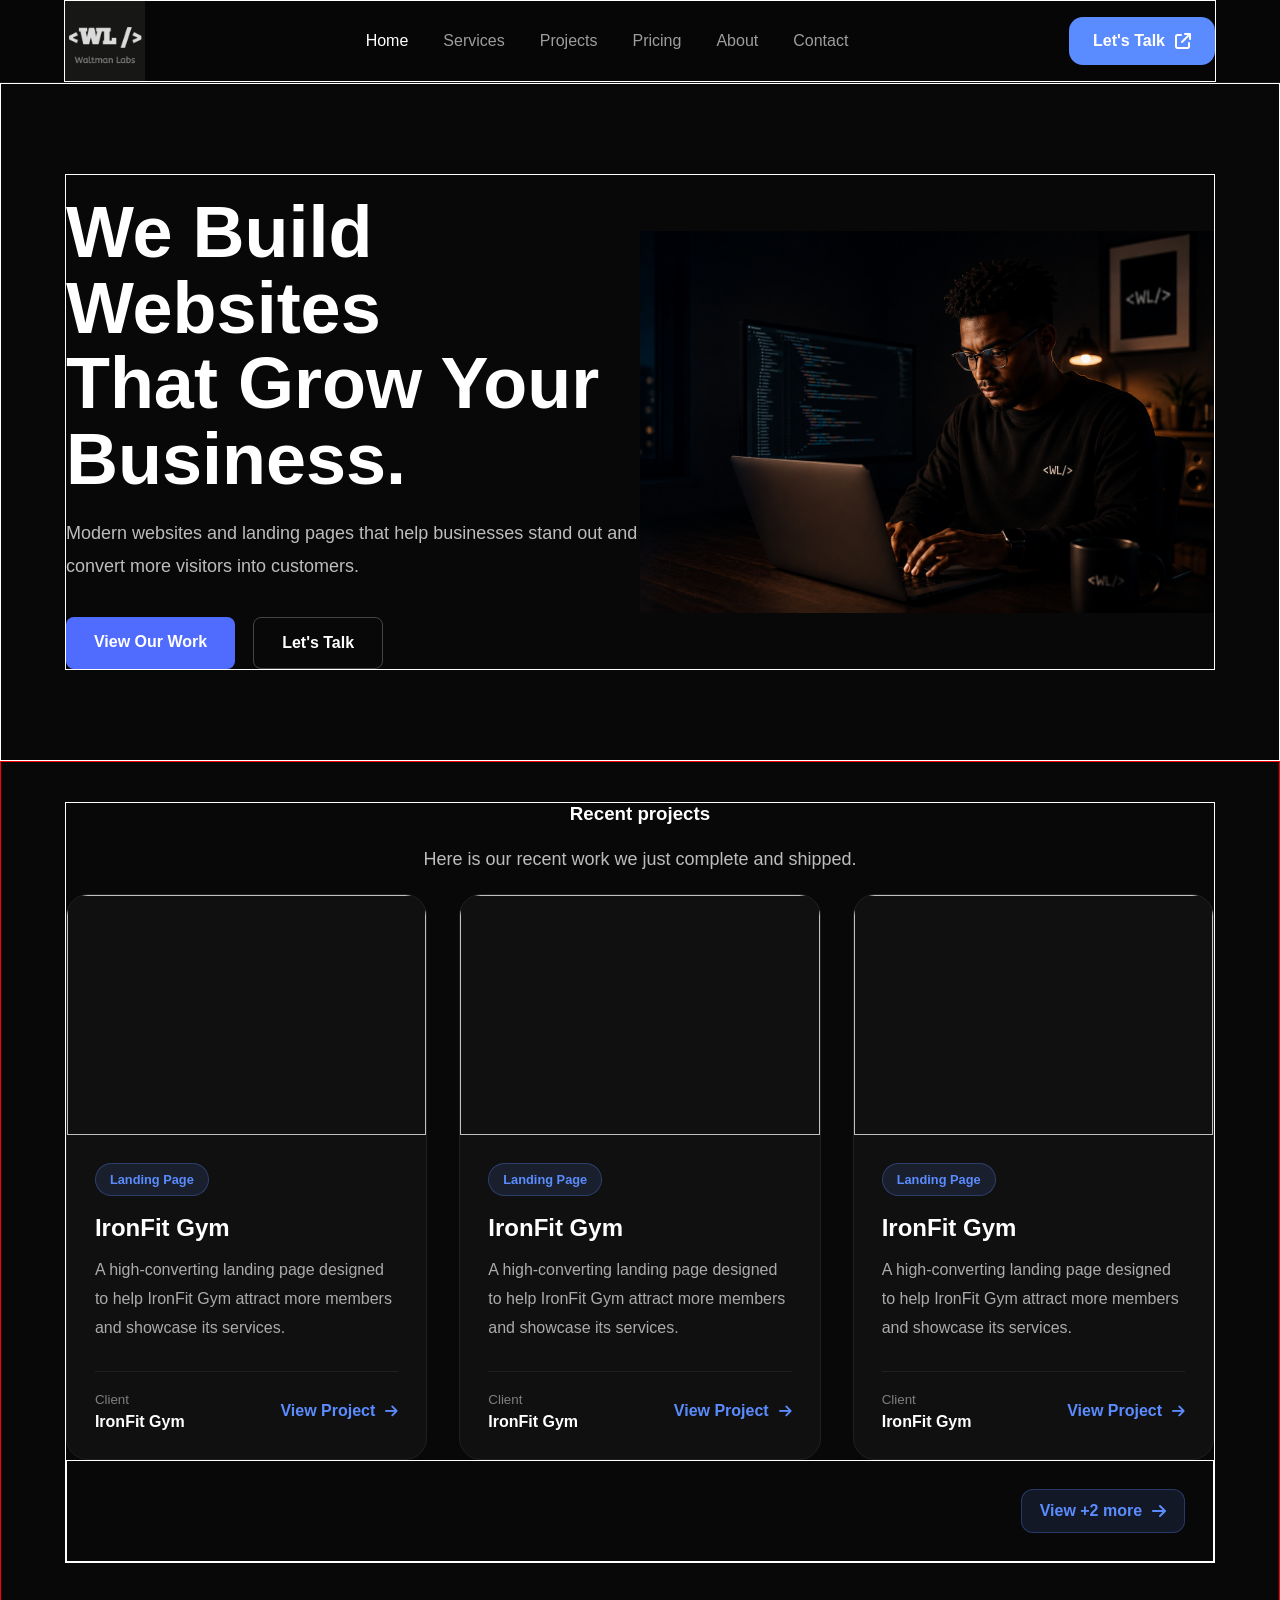
==== index.html @ fe4675aa "Initial commit" ====
<!DOCTYPE html>
<html lang="en">
<head>
  <meta charset="UTF-8">
  <meta name="viewport" content="width=device-width, initial-scale=1.0">
  <link rel="stylesheet" href="css/index.css">
  
  <link rel="preconnect" href="https://fonts.googleapis.com">
  
  <link rel="preconnect" href="https://fonts.gstatic.com" crossorigin>
  
  <link href="https://fonts.googleapis.com/css2?family=Inter:wght@300;400;500;600;700;800&display=swap" rel="stylesheet">
  
  <link rel="stylesheet" href="https://cdnjs.cloudflare.com/ajax/libs/font-awesome/6.6.0/css/all.min.css">
  
  <script src="js/index.js"></script>
  <title>Waltman Labs</title>
</head>
<body>
  
  <header>
    <div class="container nav">

      <img src="images/WaltmanLogo.png" class="logo">

      <nav>

        <a href="/" class="active">Home</a>
        <a href="/services">Services</a>
        <a href="/projects">Projects</a>
        <a href="/pricing">Pricing</a>
        <a href="/about">About</a>
        <a href="/contact">Contact</a>
      </nav>

      <a href="/contact" class="btn">
            Let's Talk
            <i class="fas fa-arrow-up-right-from-square"></i>
      </a>

    </div>
  </header>
  
  <section class="hero">
    <div class="container content-grid">
      <div>
        <h1>We Build Websites <br>
        That Grow Your <br>
        Business.
        </h1>
        <p>
          Modern websites and landing pages that help businesses stand out and convert more visitors into customers.</p>
          
        <div class="buttons">
          <a href="/projects" class="primary">View Our Work</a>
          <a href="/contact" class="secondary">Let's Talk</a>
        </div>
      <!--<div class="features">

            <div>
                <h3>&lt;/&gt;</h3>
                <span>Clean Code</span>
            </div>

            <div>
                <h3>📱</h3>
                <span>Responsive</span>
            </div>

            <div>
                <h3>⚡</h3>
                <span>Fast Loading</span>
            </div>

        </div> -->
      </div>
      <div class="image">
        <img src="images/WaltmanDevImage.png" alt="Waltman Dev Image">
    </div>
    </div>
    
  </section>
  
  <section class="recent-projects">
    <div class="container">
      <div class="section-heading">
        <h3>Recent projects</h3>
        <p>Here is our recent work we just complete and shipped.</p>
      </div>
      
      <div class="recent-projects-grid">
        <article class="project-card">
          <img>
          <div class="project-content">
            <span class="tag">Landing Page</span>
            <h2>IronFit Gym</h2>
            <p>A high-converting landing page designed to help IronFit Gym attract more members and showcase its services.</p>
            
            <div class="project-footer">
              <div>
                <small>Client</small>
                <h4>IronFit Gym</h4>
              </div>
              <a href="/projects/ironfit-gym">View Project<i class="fas fa-arrow-right"></i>
                </a>
            </div>

          </div>
        </article>
        <article class="project-card">
          <img>
          <div class="project-content">
            <span class="tag">Landing Page</span>
            <h2>IronFit Gym</h2>
            <p>A high-converting landing page designed to help IronFit Gym attract more members and showcase its services.</p>
            
            <div class="project-footer">
              <div>
                <small>Client</small>
                <h4>IronFit Gym</h4>
              </div>
              <a href="/projects/ironfit-gym">View Project<i class="fas fa-arrow-right"></i>
                </a>
            </div>

          </div>
        </article>
        <article class="project-card">
          <img>
          <div class="project-content">
            <span class="tag">Landing Page</span>
            <h2>IronFit Gym</h2>
            <p>A high-converting landing page designed to help IronFit Gym attract more members and showcase its services.</p>
            
            <div class="project-footer">
              <div>
                <small>Client</small>
                <h4>IronFit Gym</h4>
              </div>
              <a href="/projects/ironfit-gym">View Project<i class="fas fa-arrow-right"></i>
                </a>
            </div>

          </div>
        </article>
      </div>
      <div class="view-more-projects">
        <a>View +2 more<i class="fas fa-arrow-right"></i></a>
      </div>
    </div>
  </section>
</body>
</html>
---- css/index.css ----
/*======================================
        GOOGLE FONT
======================================*/

@import url('https://fonts.googleapis.com/css2?family=Inter:wght@300;400;500;600;700;800&display=swap');

/*======================================
            RESET
======================================*/



*{
  margin:0;
  padding:0;
  box-sizing:border-box;
  font-family:Arial,sans-serif;
}

body{
  background:#080808;
  color:white;
}

a{
  text-decoration:none;
  color:inherit;
  
}
section {
  border: 1px solid red;
}
.container{
  border: 1px solid white;
  width:min(1200px,90%);
  margin:auto;
}
/*======================================
            HEADER
======================================*/


header{
  position:sticky;
  top:0;
  z-index:999;
  background:rgba(7,7,7,.94);
  backdrop-filter:blur(15px);
  border-bottom:1px solid #171717;
}

.logo {
  height: 80px;
} 


.nav{
  display:flex;
  justify-content:space-between;
  align-items:center;
}


nav{
  display:flex;
  gap:35px;

}

nav a{
  color:#9d9d9d;
  transition:.3s;

}

nav a:hover, nav a.active{
  color:#fff;

}

.btn{
  display:inline-flex;
  align-items:center;
  gap:10px;
  background:#5b8cff;
  color:#fff;
  padding:15px 24px;
  border-radius:14px;
  font-weight:600;
  transition:.3s;

}

.hero {
  border: 1px solid white;
  padding: 90px 0px;
}

.content-grid{
  border: 1px solid white;
  display: grid;
  grid-template-columns: 1fr 1fr;
}


.hero h1{
    margin:20px 0;
    font-size:clamp(40px,6vw,72px);
    line-height:1.05;
    
}

.hero p{
    color:#bdbdbd;
    line-height:1.8;
    font-size:18px;
    margin-bottom:35px;
}

.buttons{
    display:flex;
    gap:18px;
    flex-wrap:wrap;
}

.buttons a{
  text-decoration:none;
  padding:16px 28px;
  border-radius:8px;
  font-weight:bold;
}

.primary{
    background:#4f6cff;
    color:white;
}

.secondary{
    border:1px solid #444;
    color:white;
}

.features{
  display:flex;
  gap:40px;
  margin-top:70px;
  flex-wrap:wrap;
}

.features h3{
  color:#4f6cff;
  margin-bottom:8px;
}

.features span{
  color:#bdbdbd;
}

.image{
  display:flex;
  justify-content:center;
}

.image img{
  width:100%;
  max-width:700px;
  object-fit:contain;
}

.recent-projects {
  padding: 40px 0px;
}

.section-heading {
  text-align: center;
}

.section-heading p {
  color:#bdbdbd;
  font-size:18px;
  margin: 24px 0px;
}

.recent-projects-grid {
  display: grid;
  grid-template-columns: repeat(3, 1fr);
  gap: 32px;
}

.project-card{
  background:#101010;
  border:1px solid #202020;
  border-radius:22px;
  overflow:hidden;
  transition:.35s;
  display:flex;
  flex-direction:column;

}

.project-card:hover {
  transform:translateY(-10px);
  border-color:#5b8cff;
  box-shadow:0 20px 50px rgba(0,0,0,.45);
}

.project-card img{
  height:240px;
  object-fit:cover;
  transition:.45s;
}

.project-card:hover img{
  transform:scale(1.05);
}

.project-content{
  padding:28px;
  display:flex;
  flex-direction:column;
  /*What is the flex purpose?*/
  flex:1;
}
.tag{
  display:inline-block;
  width:max-content;
  background:rgba(91,140,255,.12);
  color:#5b8cff;
  border:1px solid rgba(91,140,255,.3);
  padding:8px 14px;
  border-radius:999px;
  font-size:.8rem;
  font-weight:600;
  margin-bottom:18px;

}

.project-content h2{
  font-size:1.5rem;
  margin-bottom:14px;

}

.project-content p{
  color:#ababab;
  line-height:1.8;
  margin-bottom:28px;
  
  /*Why flex ?*/
  flex:1;

}

/*======================================
        PROJECT FOOTER
======================================*/

.project-footer{
  display:flex;
  justify-content:space-between;
  align-items:center;
  gap:20px; /*what is gap for?*/
  border-top:1px solid #202020;
  padding-top:20px;
}

.project-footer small{
  display:block;
  color:#7f7f7f;
  margin-bottom:6px;

}

.project-footer h4{
  font-size:1rem;
  font-weight:600;
}

.project-footer a{
  display:flex;
  align-items:center;
  gap:10px;
  color:#5b8cff;
  font-weight:600;
  transition:.3s;
}

.project-footer a:hover{
  gap:15px;
}

.project-footer i{
  font-size:.9rem;
}

.view-more-projects {
  border: 1px solid white;
  padding: 28px;
  display: flex;
  justify-content: flex-end;

}

.view-more-projects a {
  display:flex;
  align-items:center;
  gap:10px;
  color:#5b8cff;
  font-weight:600;
  transition:.3s;
  background:rgba(91,140,255,.12);
  color:#5b8cff;
  border:1px solid rgba(91,140,255,.3);
  padding:12px 18px;
  border-radius:12px;
}

/*======================================
        RESPONSIVE DESIGN
======================================*/




/* ---------- Tablets ---------- */
@media(max-width:900px){
  
  nav {
    display: none;
  }
  .hero {
    padding: 20px 0px;
  }
  .recent-projects-grid {
    grid-template-columns: 1fr 1fr;
  }
}

/* ---------- Phones ---------- */

@media (max-width:600px){
  
  .container {
    width: 94%;
  }
  .logo {
    height: 50px;
  }
  
  
  
  .btn {
    display: none;
  }
  
  .content-grid {
    text-align: center;
    grid-template-columns: 1fr;
  }
  
  .image {
    display: none;
  }
  
  .buttons {
    justify-content: center;
  }
  
  a {
    font-size:.9rem;
  }
  
  .hero p, .section-heading p {
    font-size: 1rem;
  }
  
  .recent-projects-grid {
    grid-template-columns: 1fr;
  }
  
  .project-content {
    padding: 12px;
  }
  
  .project-content p{
    font-size: .9rem;
  }
  
  .view-more-projects {
    justify-content: center;
    padding: 12px;
  }
  
  
  
  
  
  
  
  
}
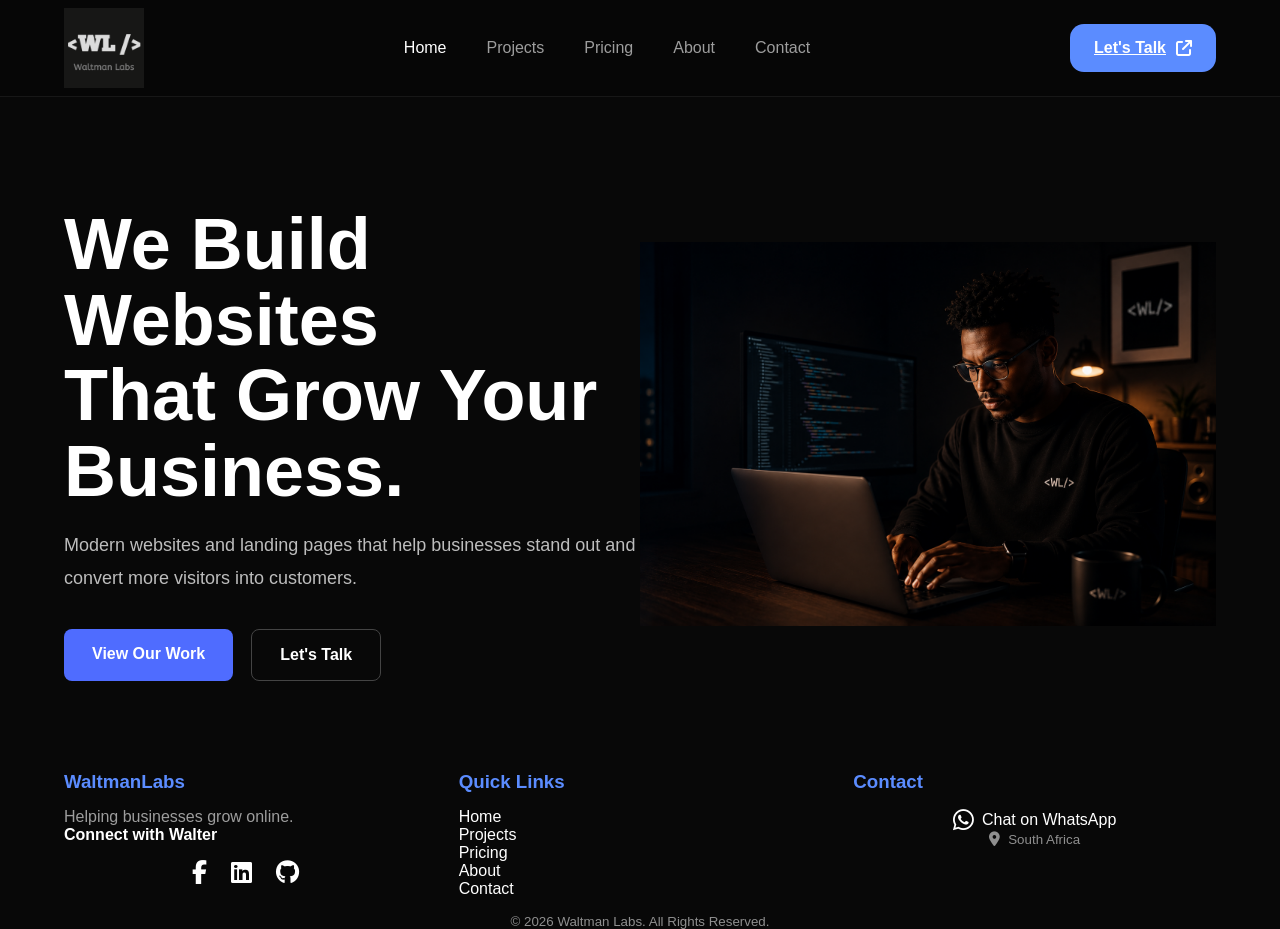
==== commit 2dc933fe: "Make header mobile responsive across all pages" ====
--- a/index.html
+++ b/index.html
@@ -13,32 +13,34 @@
   
   <link rel="stylesheet" href="https://cdnjs.cloudflare.com/ajax/libs/font-awesome/6.6.0/css/all.min.css">
   
-  <script src="js/index.js"></script>
   <title>Waltman Labs</title>
 </head>
 <body>
   
   <header>
-    <div class="container nav">
+    <nav class="container">
 
       <img src="images/WaltmanLogo.png" class="logo">
 
-      <nav>
-
-        <a href="/" class="active">Home</a>
-        <a href="/services">Services</a>
-        <a href="/projects">Projects</a>
-        <a href="/pricing">Pricing</a>
-        <a href="/about">About</a>
-        <a href="/contact">Contact</a>
-      </nav>
+      <ul class="nav-links" id="navMenu">
+ 
+        <li><a href="/" class="active">Home</a></li>
+        <li><a href="/projects">Projects</a></li>
+        <li><a href="/pricing">Pricing</a></li>
+        <li><a href="/about">About</a></li>
+        <li><a href="/contact">Contact</a></li>
+      </ul>
 
       <a href="/contact" class="btn">
             Let's Talk
             <i class="fas fa-arrow-up-right-from-square"></i>
       </a>
+      
+      <button class="hamburger">
+        <i class="fa-solid fa-bars"></i>
+        </button>
 
-    </div>
+    </nav>
   </header>
   
   <section class="hero">
@@ -81,7 +83,7 @@
     
   </section>
   
-  <section class="recent-projects">
+  <!--<section class="recent-projects">
     <div class="container">
       <div class="section-heading">
         <h3>Recent projects</h3>
@@ -148,6 +150,45 @@
         <a>View +2 more<i class="fas fa-arrow-right"></i></a>
       </div>
     </div>
-  </section>
+  </section> -- >
+  
+  <!--- CHECKOUT SERVICES  ---> 
+  <footer class="container">
+    <div class="footer-grid">
+      <div>
+        <h3>WaltmanLabs</h3>
+        <p>Helping businesses grow online.</p>
+        <h4>Connect with Walter</h4>
+        <div class="social-links">
+          <a href="https://www.facebook.com/profile.php?id=61591453876400"><i class="fa-brands fa-facebook-f"></i></a>
+          
+          
+          <a href="https://www.linkedin.com/in/mohapi-walter-475250378"><i class="fa-brands fa-linkedin"></i></a>
+          <a href="https://github.com/Geeky-bit256" target="_blank" rel="noopener"><i class="fa-brands fa-github"></i></a>
+        </div>
+      </div>
+      <div class="footer-nav-links">
+        <h3>Quick Links</h3>
+        <ul>
+          <li><a href="/" class="active">Home</a></li>
+          <li><a href="/projects">Projects</a></li>
+          <li><a href="/pricing">Pricing</a></li>
+          <li><a href="/about">About</a></li>
+          <li><a href="/contact">Contact</a></li>
+        </ul>
+      </div>
+      <div class="contact">
+        <h3>Contact</h3>
+        <!---`Whatsapp logi -->
+        <a href="https://wa.me/27780406778?text=Hi%20Waltman%20Labs!%20I%20would%20like%20to%20know%20more%20about%20your%20services." target="_blank"><i class="fa-brands fa-whatsapp"></i> Chat on WhatsApp</a>
+        <small><i class="fa-solid fa-location-dot"></i>South Africa</small>
+      </div>
+    </div>
+    <small>© 2026 Waltman Labs. All Rights Reserved.</small>
+  </footer>
+  
+  
+  <script src="js/index.js"></script>
+  
 </body>
 </html>
--- a/css/index.css
+++ b/css/index.css
@@ -23,16 +23,8 @@
   color:white;
 }
 
-a{
-  text-decoration:none;
-  color:inherit;
-  
-}
-section {
-  border: 1px solid red;
-}
+
 .container{
-  border: 1px solid white;
   width:min(1200px,90%);
   margin:auto;
 }
@@ -42,6 +34,7 @@
 
 
 header{
+  padding: .5rem 0;
   position:sticky;
   top:0;
   z-index:999;
@@ -55,28 +48,28 @@
 } 
 
 
-.nav{
+nav{
   display:flex;
   justify-content:space-between;
   align-items:center;
 }
 
 
-nav{
-  display:flex;
-  gap:35px;
-
-}
-
-nav a{
+.nav-links{
+  display:flex;
+  gap:40px;
+  list-style:none;
+}
+
+.nav-links a{
   color:#9d9d9d;
   transition:.3s;
-
-}
-
-nav a:hover, nav a.active{
+  text-decoration:none;
+
+}
+
+.nav-links a:hover, .nav-links a.active{
   color:#fff;
-
 }
 
 .btn{
@@ -92,13 +85,21 @@
 
 }
 
+.hamburger{
+  display:none;
+  background:none;
+  border:none;
+  color:white;
+  font-size:2rem;
+  cursor:pointer;
+}
+
+
 .hero {
-  border: 1px solid white;
   padding: 90px 0px;
 }
 
 .content-grid{
-  border: 1px solid white;
   display: grid;
   grid-template-columns: 1fr 1fr;
 }
@@ -219,7 +220,6 @@
   padding:28px;
   display:flex;
   flex-direction:column;
-  /*What is the flex purpose?*/
   flex:1;
 }
 .tag{
@@ -233,7 +233,6 @@
   font-size:.8rem;
   font-weight:600;
   margin-bottom:18px;
-
 }
 
 .project-content h2{
@@ -246,8 +245,6 @@
   color:#ababab;
   line-height:1.8;
   margin-bottom:28px;
-  
-  /*Why flex ?*/
   flex:1;
 
 }
@@ -260,7 +257,7 @@
   display:flex;
   justify-content:space-between;
   align-items:center;
-  gap:20px; /*what is gap for?*/
+  gap:20px; 
   border-top:1px solid #202020;
   padding-top:20px;
 }
@@ -269,7 +266,6 @@
   display:block;
   color:#7f7f7f;
   margin-bottom:6px;
-
 }
 
 .project-footer h4{
@@ -299,7 +295,6 @@
   padding: 28px;
   display: flex;
   justify-content: flex-end;
-
 }
 
 .view-more-projects a {
@@ -316,6 +311,67 @@
   border-radius:12px;
 }
 
+
+footer {
+
+}
+
+.footer-grid {
+  display: grid;
+  grid-template-columns: repeat(3, 1fr);
+  gap: 32px;
+  margin-bottom: 1rem;
+}
+
+.footer-grid h3 {
+  margin-bottom: .9rem;
+  color: #5b8cff;
+}
+.footer-grid p {
+  color: #9d9d9d;
+}
+
+.footer-grid .social-links {
+  
+  display: flex;
+  align-items: center;
+  justify-content: center;
+  margin-top: 1rem;
+  gap: 1.5rem;
+}
+.footer-grid .social-links i{
+  color: white;
+  font-size: 1.5rem;
+  
+}
+
+.footer-nav-links ul {
+  list-style: none;
+}
+
+.footer-nav-links a {
+  text-decoration: none;
+  color: white;
+}
+.footer-grid .contact a, small {
+  display: flex;
+  align-items: center;
+  justify-content: center;
+  gap: 8px;
+  color: inherit;
+  text-decoration: none;
+}
+
+.footer-grid .contact i {
+  font-size: 1.5rem;
+}
+.footer-grid .contact small i {
+  font-size: .9rem;
+}
+footer small {
+  color:#8f8f8f;
+}
+
 /*======================================
         RESPONSIVE DESIGN
 ======================================*/
@@ -326,33 +382,64 @@
 /* ---------- Tablets ---------- */
 @media(max-width:900px){
   
-  nav {
-    display: none;
-  }
+  .nav-links{
+    display:none;
+    position:absolute;
+    top:80px;
+    left:0;
+    width:100%;
+    flex-direction:column;
+    align-items:center;
+    gap:25px;
+    padding:30px 0;
+    background:#111;
+    transform:translateY(-100%);
+    opacity:0;
+    visibility:hidden;
+  }
+  
+  .nav-links.active{
+    display: flex;
+    transform:translateY(0);
+    opacity:1;
+    visibility:visible;
+  }
+  
+  .hamburger{
+    display:block;
+  }
+  
   .hero {
     padding: 20px 0px;
   }
-  .recent-projects-grid {
+  .recent-projects-grid, .footer-grid {
     grid-template-columns: 1fr 1fr;
   }
+  
+
+  
+
 }
 
 /* ---------- Phones ---------- */
 
+  
+  
 @media (max-width:600px){
+  
   
   .container {
     width: 94%;
   }
+  
   .logo {
     height: 50px;
   }
-  
-  
-  
+
   .btn {
     display: none;
   }
+  
   
   .content-grid {
     text-align: center;
@@ -375,7 +462,7 @@
     font-size: 1rem;
   }
   
-  .recent-projects-grid {
+  .recent-projects-grid, .footer-grid {
     grid-template-columns: 1fr;
   }
   
@@ -392,12 +479,13 @@
     padding: 12px;
   }
   
-  
-  
-  
-  
-  
-  
-  
-}
-
+  footer {
+    text-align: center;
+  }
+  
+  .footer-grid h3 {
+    margin-bottom: .5rem;
+  }
+  
+}
+
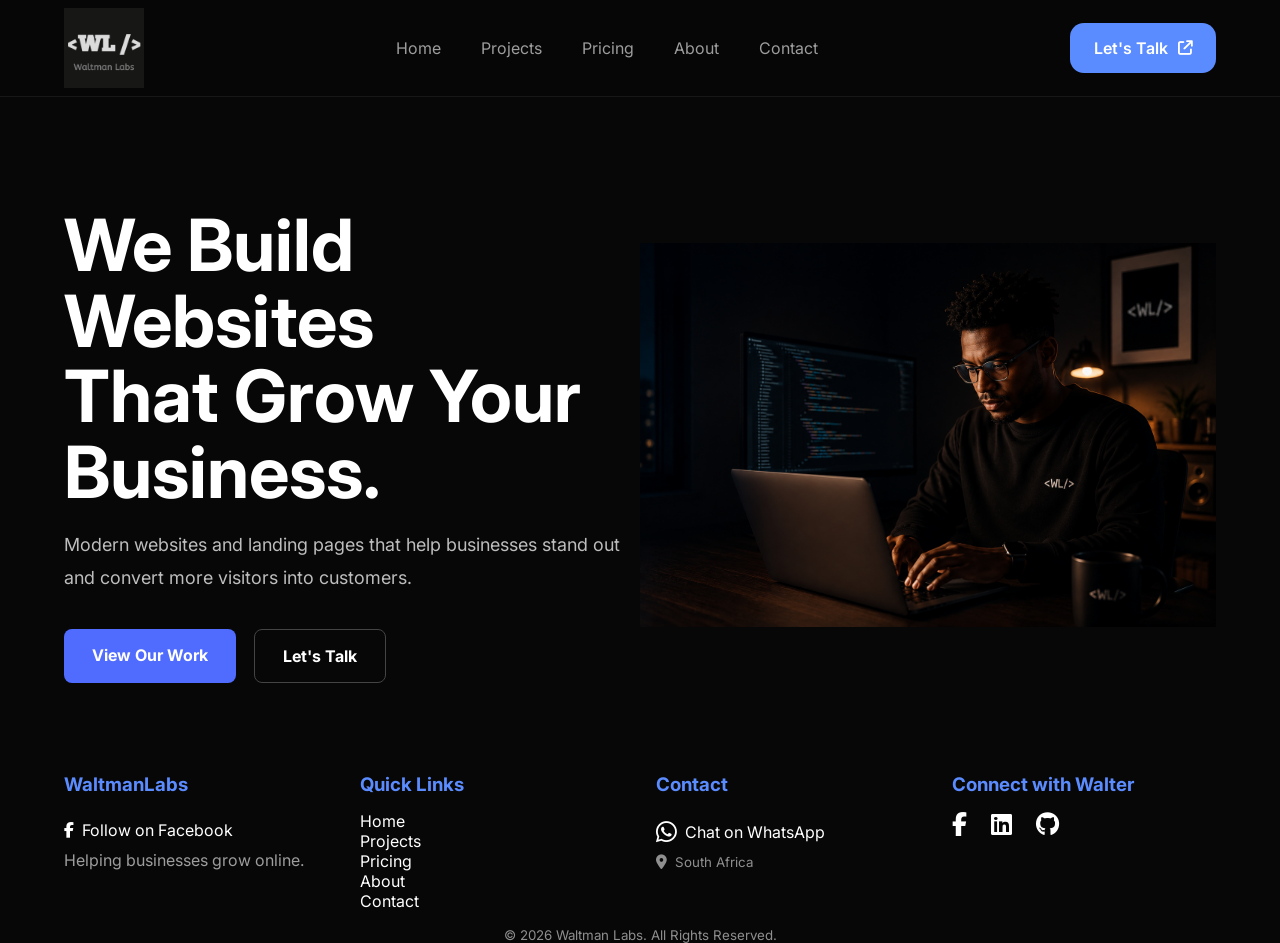
==== commit d7d8c232: "Make footer mobile responsive across all pages" ====
--- a/index.html
+++ b/index.html
@@ -3,7 +3,11 @@
 <head>
   <meta charset="UTF-8">
   <meta name="viewport" content="width=device-width, initial-scale=1.0">
-  <link rel="stylesheet" href="css/index.css">
+  
+  <link rel="stylesheet" href="css/pages/index.css">
+  <link rel="stylesheet" href="css/header.css">
+  <link rel="stylesheet" href="css/main.css">
+  <link rel="stylesheet" href="css/footer.css">
   
   <link rel="preconnect" href="https://fonts.googleapis.com">
   
@@ -17,31 +21,7 @@
 </head>
 <body>
   
-  <header>
-    <nav class="container">
-
-      <img src="images/WaltmanLogo.png" class="logo">
-
-      <ul class="nav-links" id="navMenu">
- 
-        <li><a href="/" class="active">Home</a></li>
-        <li><a href="/projects">Projects</a></li>
-        <li><a href="/pricing">Pricing</a></li>
-        <li><a href="/about">About</a></li>
-        <li><a href="/contact">Contact</a></li>
-      </ul>
-
-      <a href="/contact" class="btn">
-            Let's Talk
-            <i class="fas fa-arrow-up-right-from-square"></i>
-      </a>
-      
-      <button class="hamburger">
-        <i class="fa-solid fa-bars"></i>
-        </button>
-
-    </nav>
-  </header>
+  <div id="header"></div>
   
   <section class="hero">
     <div class="container content-grid">
@@ -153,42 +133,12 @@
   </section> -- >
   
   <!--- CHECKOUT SERVICES  ---> 
-  <footer class="container">
-    <div class="footer-grid">
-      <div>
-        <h3>WaltmanLabs</h3>
-        <p>Helping businesses grow online.</p>
-        <h4>Connect with Walter</h4>
-        <div class="social-links">
-          <a href="https://www.facebook.com/profile.php?id=61591453876400"><i class="fa-brands fa-facebook-f"></i></a>
-          
-          
-          <a href="https://www.linkedin.com/in/mohapi-walter-475250378"><i class="fa-brands fa-linkedin"></i></a>
-          <a href="https://github.com/Geeky-bit256" target="_blank" rel="noopener"><i class="fa-brands fa-github"></i></a>
-        </div>
-      </div>
-      <div class="footer-nav-links">
-        <h3>Quick Links</h3>
-        <ul>
-          <li><a href="/" class="active">Home</a></li>
-          <li><a href="/projects">Projects</a></li>
-          <li><a href="/pricing">Pricing</a></li>
-          <li><a href="/about">About</a></li>
-          <li><a href="/contact">Contact</a></li>
-        </ul>
-      </div>
-      <div class="contact">
-        <h3>Contact</h3>
-        <!---`Whatsapp logi -->
-        <a href="https://wa.me/27780406778?text=Hi%20Waltman%20Labs!%20I%20would%20like%20to%20know%20more%20about%20your%20services." target="_blank"><i class="fa-brands fa-whatsapp"></i> Chat on WhatsApp</a>
-        <small><i class="fa-solid fa-location-dot"></i>South Africa</small>
-      </div>
-    </div>
-    <small>© 2026 Waltman Labs. All Rights Reserved.</small>
-  </footer>
   
   
+  <div id="footer"></div>
+  
   <script src="js/index.js"></script>
+  <script src="js/components.js"></script>
   
 </body>
 </html>
--- a/css/pages/index.css
+++ b/css/pages/index.css
@@ -0,0 +1,286 @@
+
+
+
+
+.hero {
+  padding: 90px 0px;
+}
+
+.content-grid{
+  display: grid;
+  grid-template-columns: 1fr 1fr;
+}
+
+
+.hero h1{
+    margin:20px 0;
+    font-size:clamp(40px,6vw,72px);
+    line-height:1.05;
+    
+}
+
+.hero p{
+    color:#bdbdbd;
+    line-height:1.8;
+    font-size:18px;
+    margin-bottom:35px;
+}
+
+.buttons{
+    display:flex;
+    gap:18px;
+    flex-wrap:wrap;
+}
+
+.buttons a{
+  text-decoration:none;
+  padding:16px 28px;
+  border-radius:8px;
+  font-weight:bold;
+}
+
+.primary{
+    background:#4f6cff;
+    color:white;
+}
+
+.secondary{
+    border:1px solid #444;
+    color:white;
+}
+
+.features{
+  display:flex;
+  gap:40px;
+  margin-top:70px;
+  flex-wrap:wrap;
+}
+
+.features h3{
+  color:#4f6cff;
+  margin-bottom:8px;
+}
+
+.features span{
+  color:#bdbdbd;
+}
+
+.image{
+  display:flex;
+  justify-content:center;
+}
+
+.image img{
+  width:100%;
+  max-width:700px;
+  object-fit:contain;
+}
+
+.recent-projects {
+  padding: 40px 0px;
+}
+
+.section-heading {
+  text-align: center;
+}
+
+.section-heading p {
+  color:#bdbdbd;
+  font-size:18px;
+  margin: 24px 0px;
+}
+
+.recent-projects-grid {
+  display: grid;
+  grid-template-columns: repeat(3, 1fr);
+  gap: 32px;
+}
+
+.project-card{
+  background:#101010;
+  border:1px solid #202020;
+  border-radius:22px;
+  overflow:hidden;
+  transition:.35s;
+  display:flex;
+  flex-direction:column;
+
+}
+
+.project-card:hover {
+  transform:translateY(-10px);
+  border-color:#5b8cff;
+  box-shadow:0 20px 50px rgba(0,0,0,.45);
+}
+
+.project-card img{
+  height:240px;
+  object-fit:cover;
+  transition:.45s;
+}
+
+.project-card:hover img{
+  transform:scale(1.05);
+}
+
+.project-content{
+  padding:28px;
+  display:flex;
+  flex-direction:column;
+  flex:1;
+}
+.tag{
+  display:inline-block;
+  width:max-content;
+  background:rgba(91,140,255,.12);
+  color:#5b8cff;
+  border:1px solid rgba(91,140,255,.3);
+  padding:8px 14px;
+  border-radius:999px;
+  font-size:.8rem;
+  font-weight:600;
+  margin-bottom:18px;
+}
+
+.project-content h2{
+  font-size:1.5rem;
+  margin-bottom:14px;
+
+}
+
+.project-content p{
+  color:#ababab;
+  line-height:1.8;
+  margin-bottom:28px;
+  flex:1;
+
+}
+
+/*======================================
+        PROJECT FOOTER
+======================================*/
+
+.project-footer{
+  display:flex;
+  justify-content:space-between;
+  align-items:center;
+  gap:20px; 
+  border-top:1px solid #202020;
+  padding-top:20px;
+}
+
+.project-footer small{
+  display:block;
+  color:#7f7f7f;
+  margin-bottom:6px;
+}
+
+.project-footer h4{
+  font-size:1rem;
+  font-weight:600;
+}
+
+.project-footer a{
+  display:flex;
+  align-items:center;
+  gap:10px;
+  color:#5b8cff;
+  font-weight:600;
+  transition:.3s;
+}
+
+.project-footer a:hover{
+  gap:15px;
+}
+
+.project-footer i{
+  font-size:.9rem;
+}
+
+.view-more-projects {
+  border: 1px solid white;
+  padding: 28px;
+  display: flex;
+  justify-content: flex-end;
+}
+
+.view-more-projects a {
+  display:flex;
+  align-items:center;
+  gap:10px;
+  color:#5b8cff;
+  font-weight:600;
+  transition:.3s;
+  background:rgba(91,140,255,.12);
+  color:#5b8cff;
+  border:1px solid rgba(91,140,255,.3);
+  padding:12px 18px;
+  border-radius:12px;
+}
+
+/*======================================
+        RESPONSIVE DESIGN
+======================================*/
+
+/* ---------- Tablets ---------- */
+@media(max-width:900px){
+  
+  .hero {
+    padding: 20px 0px;
+  }
+  .recent-projects-grid {
+    grid-template-columns: 1fr 1fr;
+  }
+
+}
+
+/* ---------- Phones ---------- */
+@media (max-width:600px){
+  
+  
+  .container {
+    width: 94%;
+  }
+  
+  .content-grid {
+    text-align: center;
+    grid-template-columns: 1fr;
+  }
+  
+  .image {
+    display: none;
+  }
+  
+  .buttons {
+    justify-content: center;
+  }
+  
+  a {
+    font-size:.9rem;
+  }
+  
+  .hero p, .section-heading p {
+    font-size: 1rem;
+  }
+  
+  .recent-projects-grid{
+    grid-template-columns: 1fr;
+  }
+  
+  .project-content {
+    padding: 12px;
+  }
+  
+  .project-content p{
+    font-size: .9rem;
+  }
+  
+  .view-more-projects {
+    justify-content: center;
+    padding: 12px;
+  }
+  
+  
+  
+}
+
--- a/css/header.css
+++ b/css/header.css
@@ -0,0 +1,123 @@
+/*======================================
+            HEADER
+======================================*/
+
+
+header{
+  padding: .5rem 0;
+  position:sticky;
+  top:0;
+  z-index:999;
+  background:rgba(7,7,7,.94);
+  backdrop-filter:blur(15px);
+  border-bottom:1px solid #171717;
+}
+
+.logo {
+  height: 80px;
+} 
+
+
+nav{
+  display:flex;
+  justify-content:space-between;
+  align-items:center;
+}
+
+
+.nav-links{
+  display:flex;
+  gap:40px;
+  list-style:none;
+}
+
+.nav-links a{
+  color:#9d9d9d;
+  transition:.3s;
+  text-decoration:none;
+
+}
+
+.nav-links a:hover, .nav-links a.active{
+  color:#fff;
+}
+
+.btn{
+  display:inline-flex;
+  align-items:center;
+  gap:10px;
+  background:#5b8cff;
+  color:#fff;
+  padding:15px 24px;
+  border-radius:14px;
+  font-weight:600;
+  transition:.3s;
+
+}
+
+.btn:hover{
+  transform:translateY(-4px);
+}
+
+.btn i{
+  font-size:.9rem;
+}
+
+.hamburger{
+  display:none;
+  background:none;
+  border:none;
+  color:white;
+  font-size:2rem;
+  cursor:pointer;
+}
+
+/*======================================
+        RESPONSIVE DESIGN
+======================================*/
+
+/* ---------- Tablets ---------- */
+
+@media(max-width:900px){
+  .nav-links{
+    display:none;
+    position:absolute;
+    top:80px;
+    left:0;
+    width:100%;
+    flex-direction:column;
+    align-items:center;
+    gap:25px;
+    padding:30px 0;
+    background:#111;
+    transform:translateY(-100%);
+    opacity:0;
+    visibility:hidden;
+  }
+  
+  .nav-links.active{
+    display: flex;
+    transform:translateY(0);
+    opacity:1;
+    visibility:visible;
+  }
+  
+  .hamburger{
+    display:block;
+  }
+}
+
+/* ---------- Phones ---------- */
+@media (max-width:600px){
+  .logo {
+    height: 50px;
+  }
+
+  .btn {
+    display: none;
+  }
+  
+  a {
+    font-size:.9rem;
+  }
+}
--- a/css/main.css
+++ b/css/main.css
@@ -0,0 +1,39 @@
+/*======================================
+        GOOGLE FONT
+======================================*/
+
+@import url('https://fonts.googleapis.com/css2?family=Inter:wght@300;400;500;600;700;800&display=swap');
+
+/*======================================
+            RESET
+======================================*/
+
+
+*{
+  margin:0;
+  padding:0;
+  box-sizing:border-box;
+}
+
+html{
+  scroll-behavior:smooth;
+}
+
+body{
+  font-family:"Inter",sans-serif;
+  background:#070707;
+  color:#fff;
+  overflow-x:hidden;
+
+}
+
+a{
+  text-decoration:none;
+  color:inherit;
+  
+}
+
+.container{
+  width:min(1200px,90%);
+  margin:auto;
+}
--- a/css/footer.css
+++ b/css/footer.css
@@ -0,0 +1,108 @@
+
+/*======================================
+        FOOTER
+======================================*/
+
+.footer-grid {
+  display: grid;
+  grid-template-columns: repeat(4, 1fr);
+  gap: 32px;
+  margin-bottom: 1rem;
+}
+
+.footer-grid h3 {
+  margin-bottom: .9rem;
+  color: #5b8cff;
+}
+.footer-grid p {
+  color: #9d9d9d;
+}
+
+.footer-grid .contact, .footer-grid .walmanlabs-info {
+  display: flex;
+  flex-direction: column;
+  gap: .6rem;
+}
+
+.footer-grid .social-links {
+  display: flex;
+  align-items: center;
+  justify-content: flex-start;
+  margin-top: 1rem;
+  gap: 1.5rem;
+}
+
+.footer-grid .social-links i{
+  color: white;
+  font-size: 1.5rem;
+}
+
+.footer-nav-links ul {
+  list-style: none;
+}
+
+.footer-nav-links a {
+  text-decoration: none;
+  color: white;
+}
+.footer-grid .contact a, .walmanlabs-info a, small {
+  display: flex;
+  align-items: center;
+  justify-content: flex-start;
+  gap: 8px;
+  color: inherit;
+  text-decoration: none;
+}
+
+.footer-grid .contact i {
+  font-size: 1.5rem;
+}
+.footer-grid .contact small i {
+  font-size: .9rem;
+}
+footer small {
+  color:#8f8f8f;
+}
+footer .copyright {
+  display: flex;
+  justify-content: center;
+}
+
+
+/*======================================
+        RESPONSIVE DESIGN
+======================================*/
+
+/* ---------- Tablets ---------- */
+@media(max-width:900px){
+  
+  .footer-grid {
+    grid-template-columns: 1fr 1fr;
+  }
+  
+}
+
+/* ---------- Phones ---------- */
+@media (max-width:600px){
+  
+  .footer-grid {
+    grid-template-columns: 1fr;
+  }
+  
+  footer {
+    text-align: center;
+  }
+  
+  .footer-grid h3 {
+    margin-bottom: .5rem;
+  }
+  
+  .footer-grid .contact, .footer-grid .walmanlabs-info {
+    align-items: center;
+    
+  }
+
+  .footer-grid .social-links {
+    justify-content: center;
+  }
+}
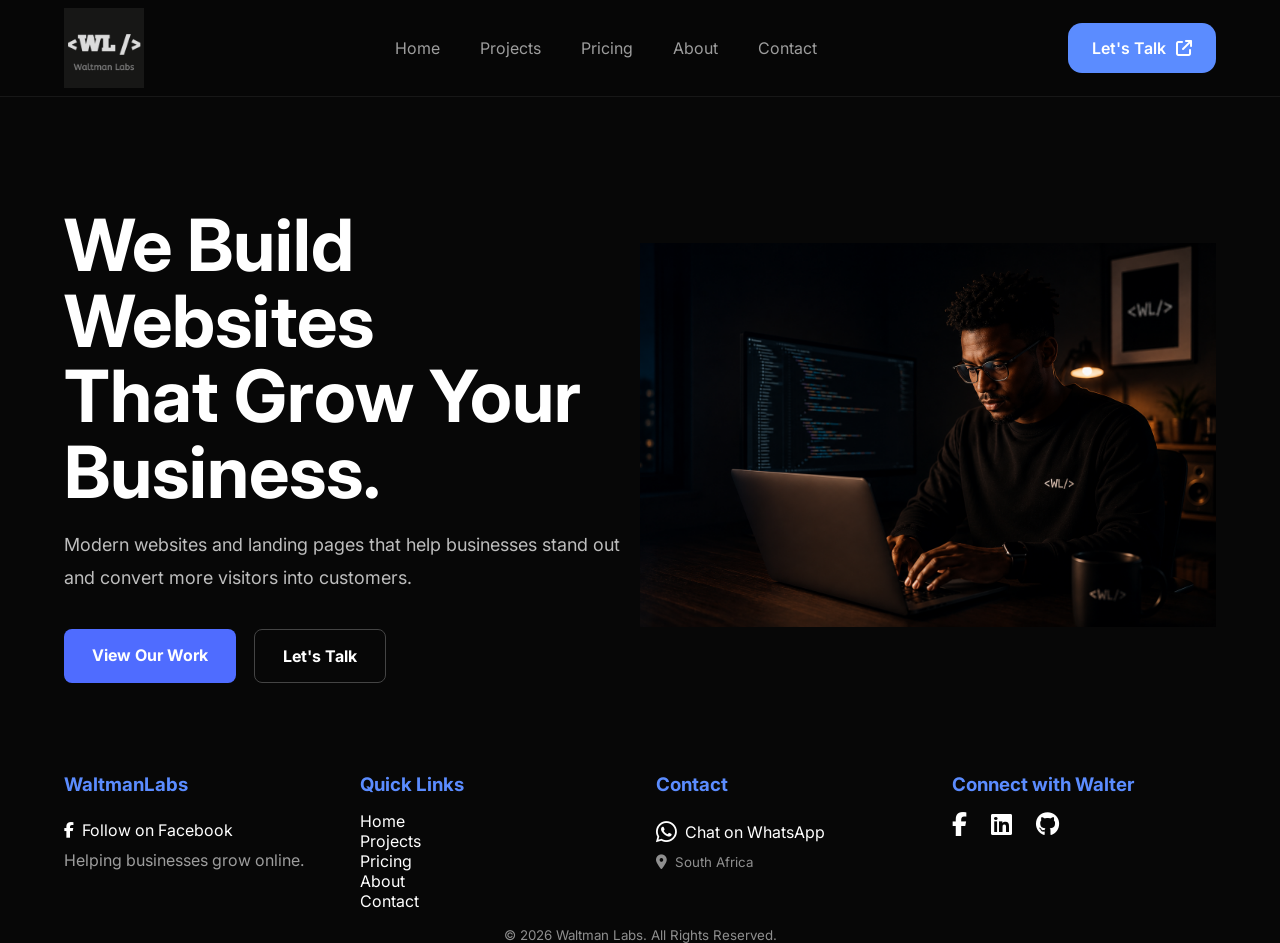
==== commit 74a8957b: "Fix responsive layout issues across pages" ====
--- a/index.html
+++ b/index.html
@@ -34,8 +34,8 @@
           Modern websites and landing pages that help businesses stand out and convert more visitors into customers.</p>
           
         <div class="buttons">
-          <a href="/projects" class="primary">View Our Work</a>
-          <a href="/contact" class="secondary">Let's Talk</a>
+          <a href="/projects.html" class="primary">View Our Work</a>
+          <a href="/contact.html" class="secondary">Let's Talk</a>
         </div>
       <!--<div class="features">
 
--- a/css/header.css
+++ b/css/header.css
@@ -42,7 +42,7 @@
   color:#fff;
 }
 
-.btn{
+.cta-btn{
   display:inline-flex;
   align-items:center;
   gap:10px;
@@ -55,7 +55,7 @@
 
 }
 
-.btn:hover{
+.cta-btn:hover{
   transform:translateY(-4px);
 }
 
@@ -113,7 +113,7 @@
     height: 50px;
   }
 
-  .btn {
+  .cta-btn {
     display: none;
   }
   
--- a/css/main.css
+++ b/css/main.css
@@ -33,6 +33,27 @@
   
 }
 
+.btn{
+  display:inline-flex;
+  align-items:center;
+  gap:10px;
+  background:#5b8cff;
+  color:#fff;
+  padding:15px 24px;
+  border-radius:14px;
+  font-weight:600;
+  transition:.3s;
+
+}
+
+.btn:hover{
+  transform:translateY(-4px);
+}
+
+.btn i{
+  font-size:.9rem;
+}
+
 .container{
   width:min(1200px,90%);
   margin:auto;
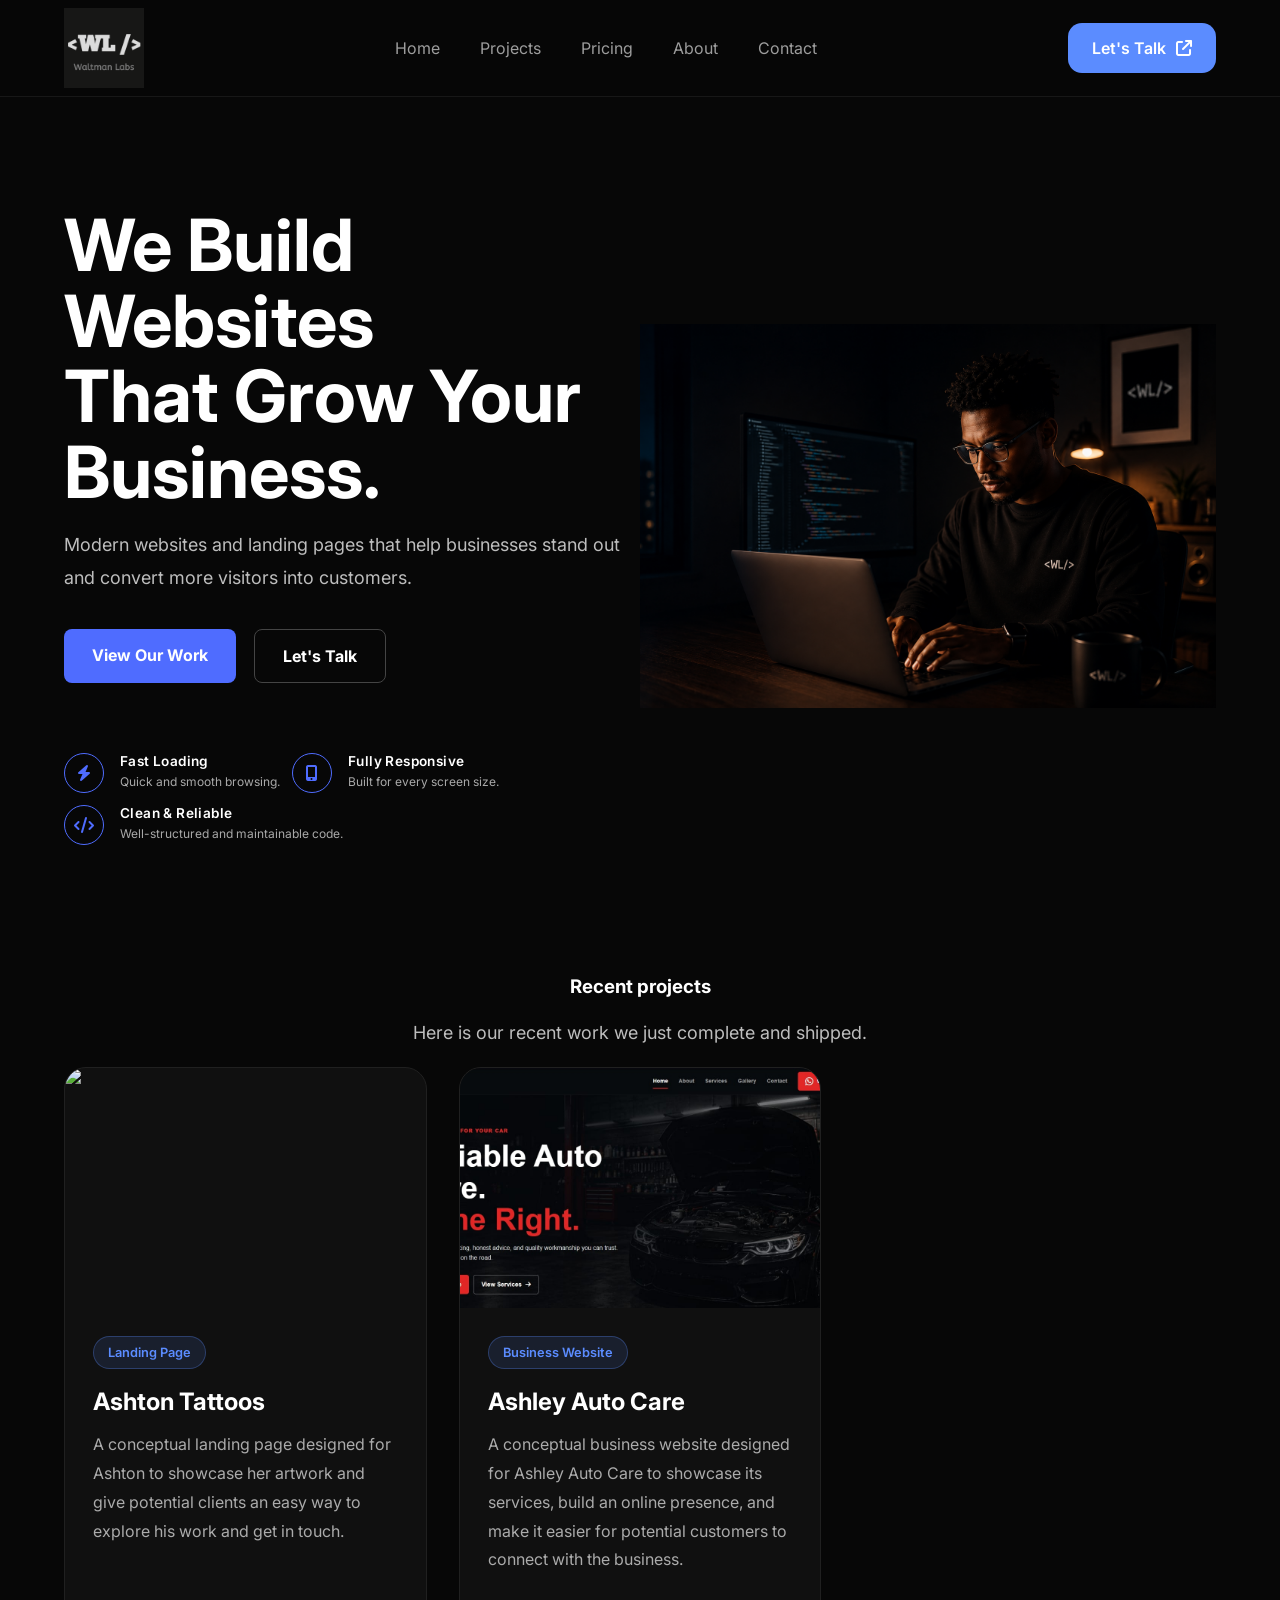
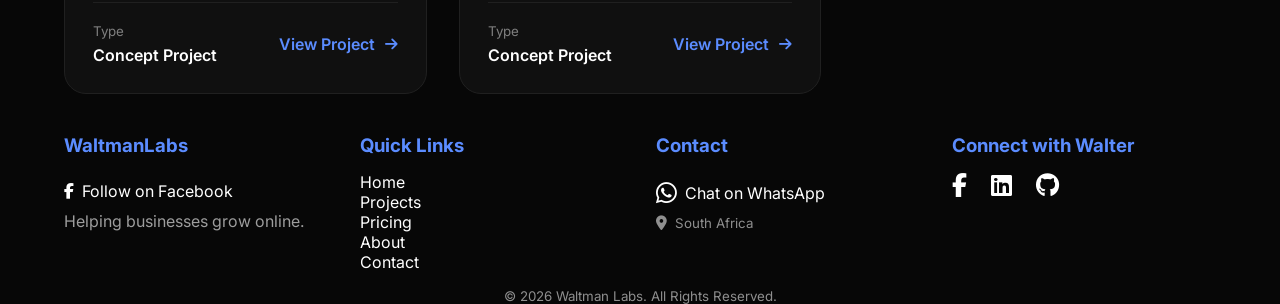
==== commit e12915c8: "Fix project cards on homepage" ====
--- a/index.html
+++ b/index.html
@@ -30,31 +30,42 @@
         That Grow Your <br>
         Business.
         </h1>
-        <p>
+        <p class="description">
           Modern websites and landing pages that help businesses stand out and convert more visitors into customers.</p>
           
         <div class="buttons">
-          <a href="/projects.html" class="primary">View Our Work</a>
-          <a href="/contact.html" class="secondary">Let's Talk</a>
+          <a href="projects.html" class="primary">View Our Work</a>
+          <a href="contact.html" class="secondary">Let's Talk</a>
         </div>
-      <!--<div class="features">
+        
+        <div class="features">
+          
+          <div class="feature">
+            <i class="fa-solid fa-bolt"></i>
+            
+            <div>
+              <span>Fast Loading</span>
+              <p>Quick and smooth browsing.</p>
+            </div>
+          </div>
 
+          <div class="feature">
+            <i class="fa-solid fa-mobile-screen-button"></i>
             <div>
-                <h3>&lt;/&gt;</h3>
-                <span>Clean Code</span>
+              <span>Fully Responsive</span>
+              <p>Built for every screen size.</p>
             </div>
+          </div>
 
+          <div class="feature">
+            <i class="fa-solid fa-code"></i>
             <div>
-                <h3>📱</h3>
-                <span>Responsive</span>
+              <span>Clean & Reliable</span>
+              <p>Well-structured and maintainable code.</p>
             </div>
+          </div>
 
-            <div>
-                <h3>⚡</h3>
-                <span>Fast Loading</span>
-            </div>
-
-        </div> -->
+        </div>
       </div>
       <div class="image">
         <img src="images/WaltmanDevImage.png" alt="Waltman Dev Image">
@@ -63,7 +74,7 @@
     
   </section>
   
-  <!--<section class="recent-projects">
+  <section class="recent-projects">
     <div class="container">
       <div class="section-heading">
         <h3>Recent projects</h3>
@@ -71,66 +82,73 @@
       </div>
       
       <div class="recent-projects-grid">
-        <article class="project-card">
+        <!--<article class="project-card">
           <img>
           <div class="project-content">
             <span class="tag">Landing Page</span>
-            <h2>IronFit Gym</h2>
-            <p>A high-converting landing page designed to help IronFit Gym attract more members and showcase its services.</p>
+            <h2>Ashton Tattoos</h2>
+            <p>A conceptual landing page designed for Ashton to showcase her artwork and give potential clients an easy way to explore his work and get in touch.</p>
             
             <div class="project-footer">
               <div>
                 <small>Client</small>
-                <h4>IronFit Gym</h4>
+                <h4>Ashton Tattoos</h4>
               </div>
               <a href="/projects/ironfit-gym">View Project<i class="fas fa-arrow-right"></i>
                 </a>
             </div>
 
           </div>
-        </article>
+        </article>-->
+        
         <article class="project-card">
-          <img>
+          
+          <img src="Ashton Tattoos website concept">
+          
           <div class="project-content">
             <span class="tag">Landing Page</span>
-            <h2>IronFit Gym</h2>
-            <p>A high-converting landing page designed to help IronFit Gym attract more members and showcase its services.</p>
+            <h2>Ashton Tattoos</h2>
+            <p>A conceptual landing page designed for Ashton to showcase her artwork and give potential clients an easy way to explore his work and get in touch.</p>
             
             <div class="project-footer">
               <div>
-                <small>Client</small>
-                <h4>IronFit Gym</h4>
+                <small>Type</small>
+                <h4>Concept Project</h4>
               </div>
-              <a href="/projects/ironfit-gym">View Project<i class="fas fa-arrow-right"></i>
+              <a href="/projects/ashton-tattoos">View Project<i class="fas fa-arrow-right"></i>
                 </a>
             </div>
 
           </div>
         </article>
+        
         <article class="project-card">
-          <img>
+          
+          <img src="images/ashley-auto-care-project.jpg" alt="Ashley Auto Care website concept">
+          
           <div class="project-content">
-            <span class="tag">Landing Page</span>
-            <h2>IronFit Gym</h2>
-            <p>A high-converting landing page designed to help IronFit Gym attract more members and showcase its services.</p>
+            <span class="tag">Business Website</span>
+            <h2>Ashley Auto Care</h2>
+            <p>A conceptual business website designed for Ashley Auto Care to showcase its services, build an online presence, and make it easier for potential customers to connect with the business.</p>
             
             <div class="project-footer">
               <div>
-                <small>Client</small>
-                <h4>IronFit Gym</h4>
+                <small>Type</small>
+                <h4>Concept Project</h4>
               </div>
-              <a href="/projects/ironfit-gym">View Project<i class="fas fa-arrow-right"></i>
+              <a href="/projects/ashley-auto-care">View Project<i class="fas fa-arrow-right"></i>
                 </a>
             </div>
 
           </div>
         </article>
+        
       </div>
-      <div class="view-more-projects">
-        <a>View +2 more<i class="fas fa-arrow-right"></i></a>
+      <!--<div class="view-more-projects">
+        <a>View +2 more<i class="fas fa-arrow-right"></i></a>-->
       </div>
     </div>
-  </section> -- >
+  </section> 
   
   <!--- CHECKOUT SERVICES  ---> 
   
--- a/css/pages/index.css
+++ b/css/pages/index.css
@@ -13,23 +13,23 @@
 
 
 .hero h1{
-    margin:20px 0;
-    font-size:clamp(40px,6vw,72px);
-    line-height:1.05;
+  margin:20px 0;
+  font-size:clamp(40px,6vw,72px);
+  line-height:1.05;
     
 }
 
-.hero p{
-    color:#bdbdbd;
-    line-height:1.8;
-    font-size:18px;
-    margin-bottom:35px;
+.hero .description{
+  color:#bdbdbd;
+  line-height:1.8;
+  font-size:18px;
+  margin-bottom:35px;
 }
 
 .buttons{
-    display:flex;
-    gap:18px;
-    flex-wrap:wrap;
+  display:flex;
+  gap:18px;
+  flex-wrap:wrap;
 }
 
 .buttons a{
@@ -40,29 +40,52 @@
 }
 
 .primary{
-    background:#4f6cff;
-    color:white;
+  background:#4f6cff;
+  color:white;
 }
 
 .secondary{
-    border:1px solid #444;
-    color:white;
+  border:1px solid #444;
+  color:white;
 }
 
 .features{
   display:flex;
-  gap:40px;
+  flex-wrap:wrap;
+  gap:12px;
   margin-top:70px;
-  flex-wrap:wrap;
-}
-
-.features h3{
-  color:#4f6cff;
-  margin-bottom:8px;
-}
-
-.features span{
-  color:#bdbdbd;
+}
+
+.feature {
+  display: flex;
+  gap: 1rem;
+}
+
+.feature i {
+  display: flex;
+  align-items: center;
+  justify-content: center;
+  width: 2.5rem;
+  height: 2.5rem;
+  font-size: 1rem;
+  border: 1px solid #4f6cff;
+  border-radius: 50%;
+  color: #4f6cff;
+  flex-shrink: 0;
+}
+
+.feature span {
+  display: block;
+  margin-bottom: 0.25rem;
+  font-size: 0.85rem;
+  font-weight: 600;
+  letter-spacing: 0.03em;
+}
+
+.feature p {
+  font-size: 0.75rem;
+  opacity: 0.65;
+  line-height: 1.5;
 }
 
 .image{
@@ -198,7 +221,6 @@
 }
 
 .view-more-projects {
-  border: 1px solid white;
   padding: 28px;
   display: flex;
   justify-content: flex-end;
@@ -263,6 +285,18 @@
     font-size: 1rem;
   }
   
+  .features {
+    flex-direction: column;
+    
+  }
+  
+  .feature {
+    width: 100%;
+    flex-direction: column;
+    align-items: center;
+    
+  }
+  
   .recent-projects-grid{
     grid-template-columns: 1fr;
   }
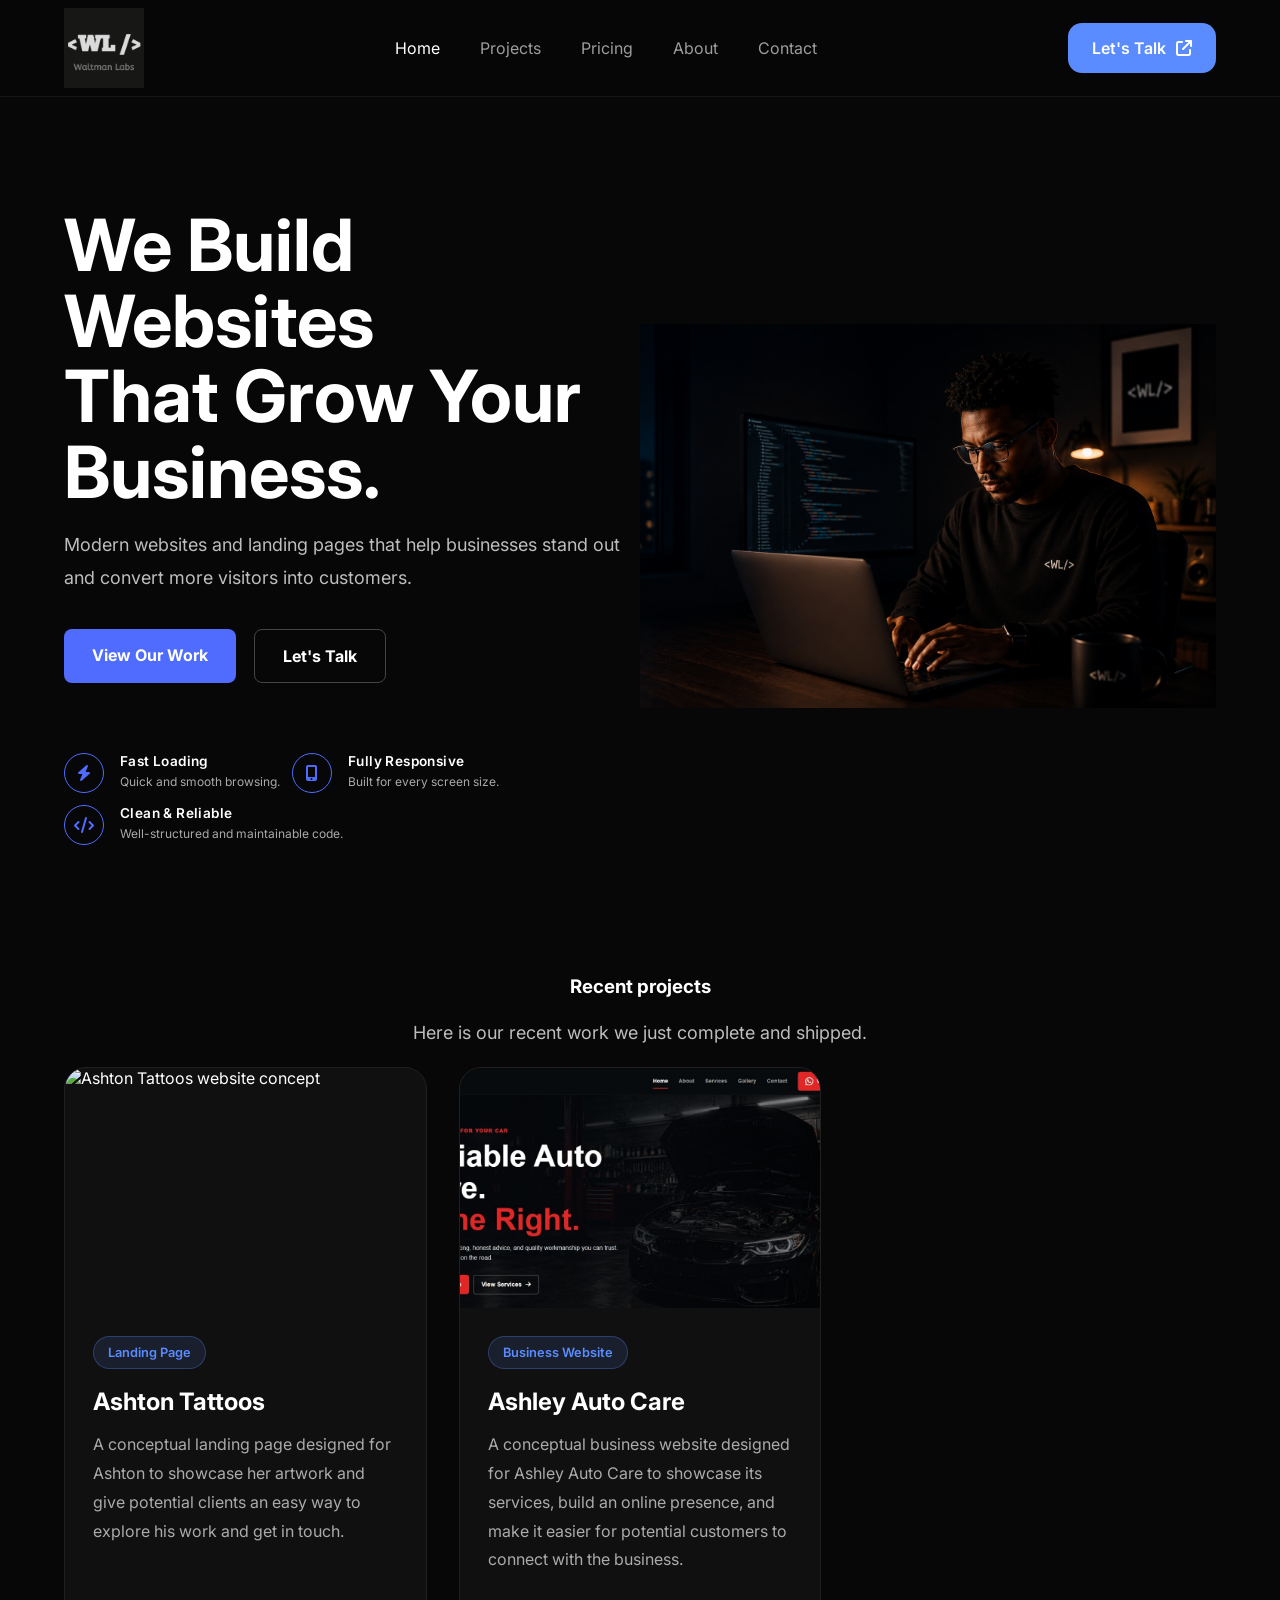
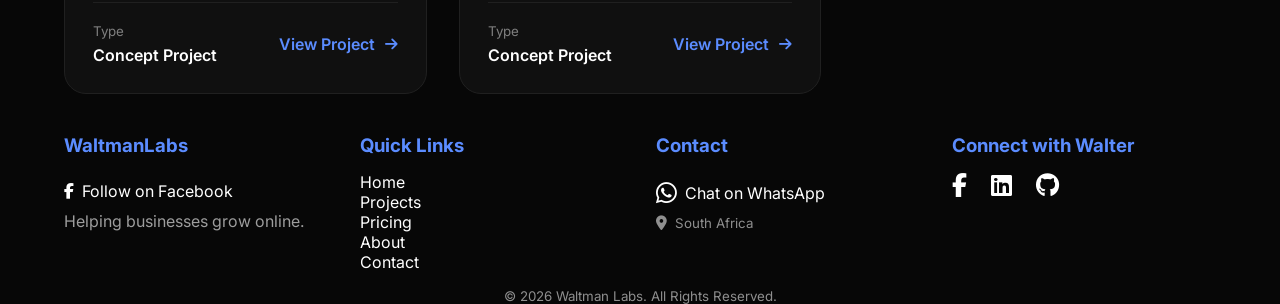
==== commit b7a7b6c3: "Add page descriptions" ====
--- a/index.html
+++ b/index.html
@@ -3,6 +3,9 @@
 <head>
   <meta charset="UTF-8">
   <meta name="viewport" content="width=device-width, initial-scale=1.0">
+  <meta name="description" content="Waltman Labs builds modern, mobile-responsive websites designed to help businesses grow.">
+  
+  <title>Waltman Labs | Websites for Growing Businesses</title>
   
   <link rel="stylesheet" href="css/pages/index.css">
   <link rel="stylesheet" href="css/header.css">
@@ -17,7 +20,6 @@
   
   <link rel="stylesheet" href="https://cdnjs.cloudflare.com/ajax/libs/font-awesome/6.6.0/css/all.min.css">
   
-  <title>Waltman Labs</title>
 </head>
 <body>
   
@@ -103,7 +105,7 @@
         
         <article class="project-card">
           
-          <img src="Ashton Tattoos website concept">
+          <img src="" alt="Ashton Tattoos website concept">
           
           <div class="project-content">
             <span class="tag">Landing Page</span>
@@ -115,7 +117,8 @@
                 <small>Type</small>
                 <h4>Concept Project</h4>
               </div>
-              <a href="/projects/ashton-tattoos">View Project<i class="fas fa-arrow-right"></i>
+              
+              <a href="projects/ashton-tattoos">View Project<i class="fas fa-arrow-right"></i>
                 </a>
             </div>
 
@@ -136,7 +139,10 @@
                 <small>Type</small>
                 <h4>Concept Project</h4>
               </div>
-              <a href="/projects/ashley-auto-care">View Project<i class="fas fa-arrow-right"></i>
+            
+              
+              
+              <a href="projects/ashley-auto-care.html">View Project<i class="fas fa-arrow-right"></i>
                 </a>
             </div>
 
@@ -149,10 +155,7 @@
       </div>
     </div>
   </section> 
-  
-  <!--- CHECKOUT SERVICES  ---> 
-  
-  
+
   <div id="footer"></div>
   
   <script src="js/index.js"></script>
